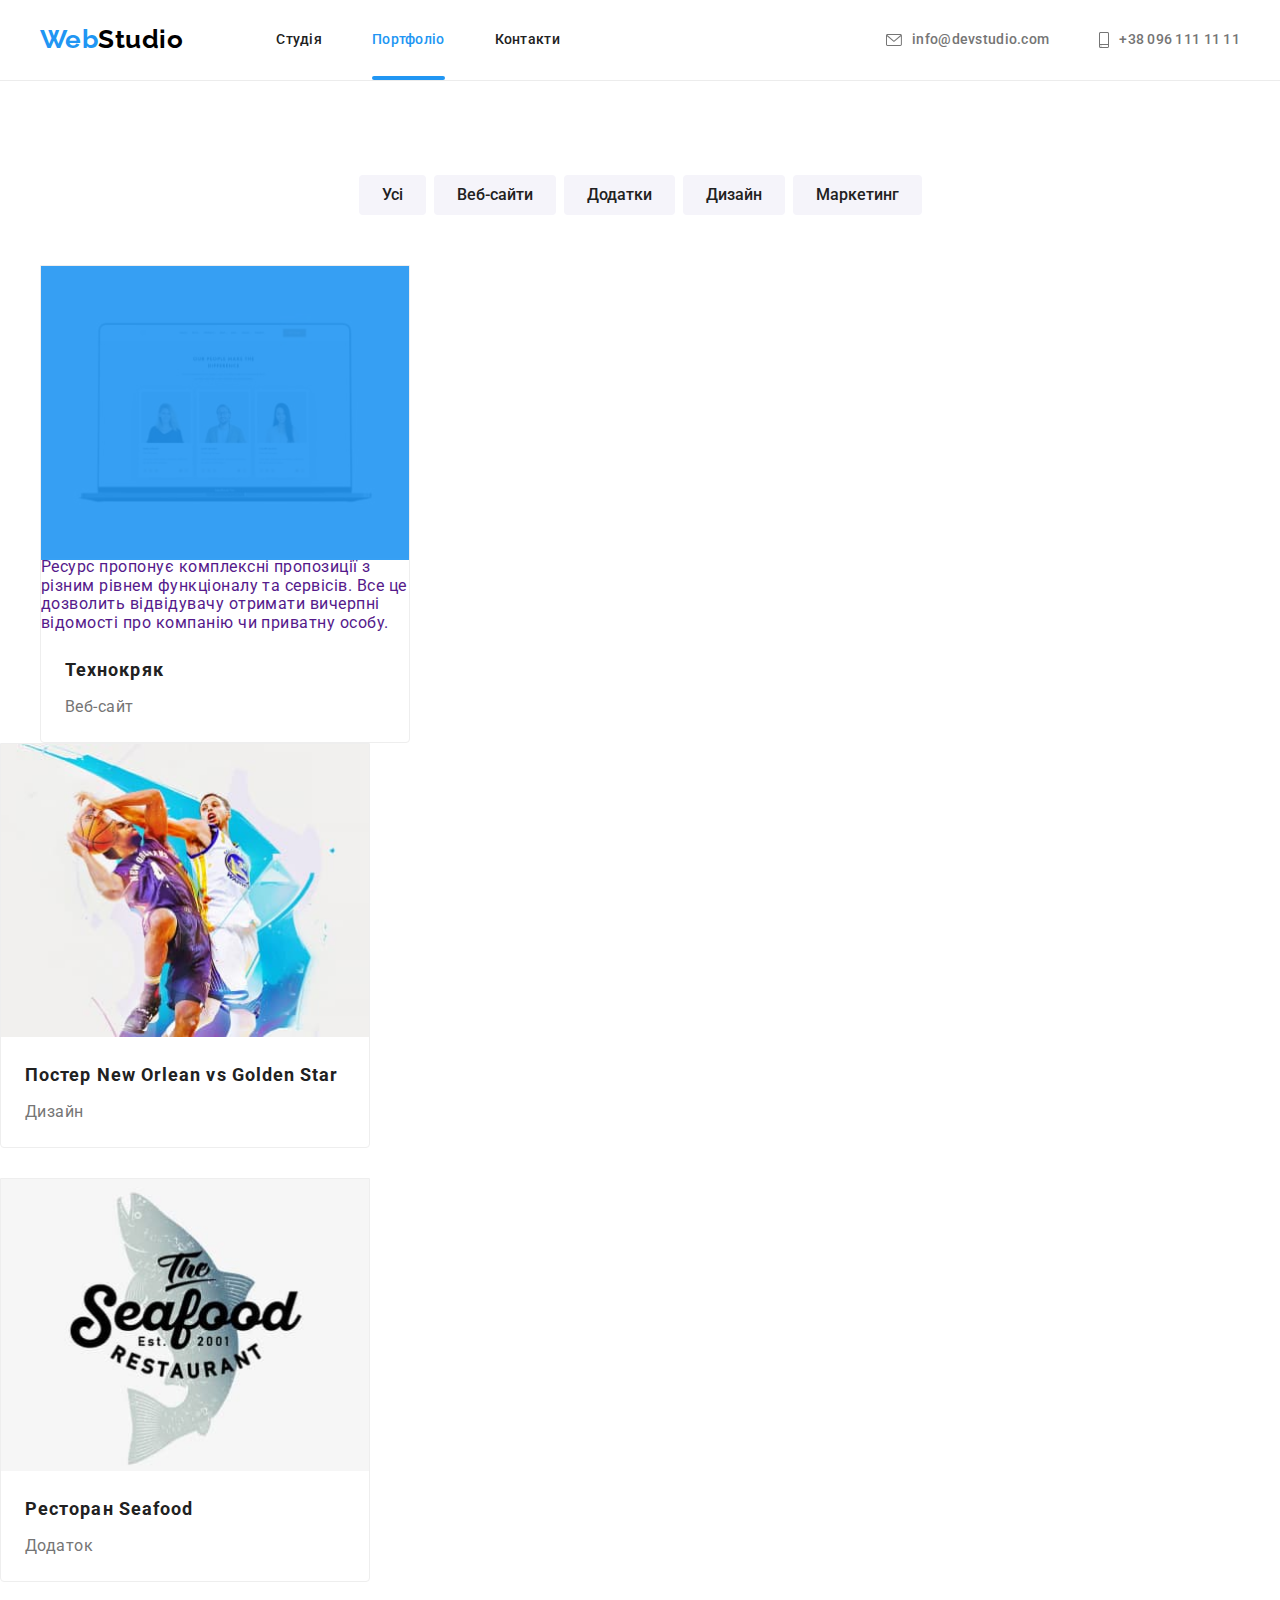
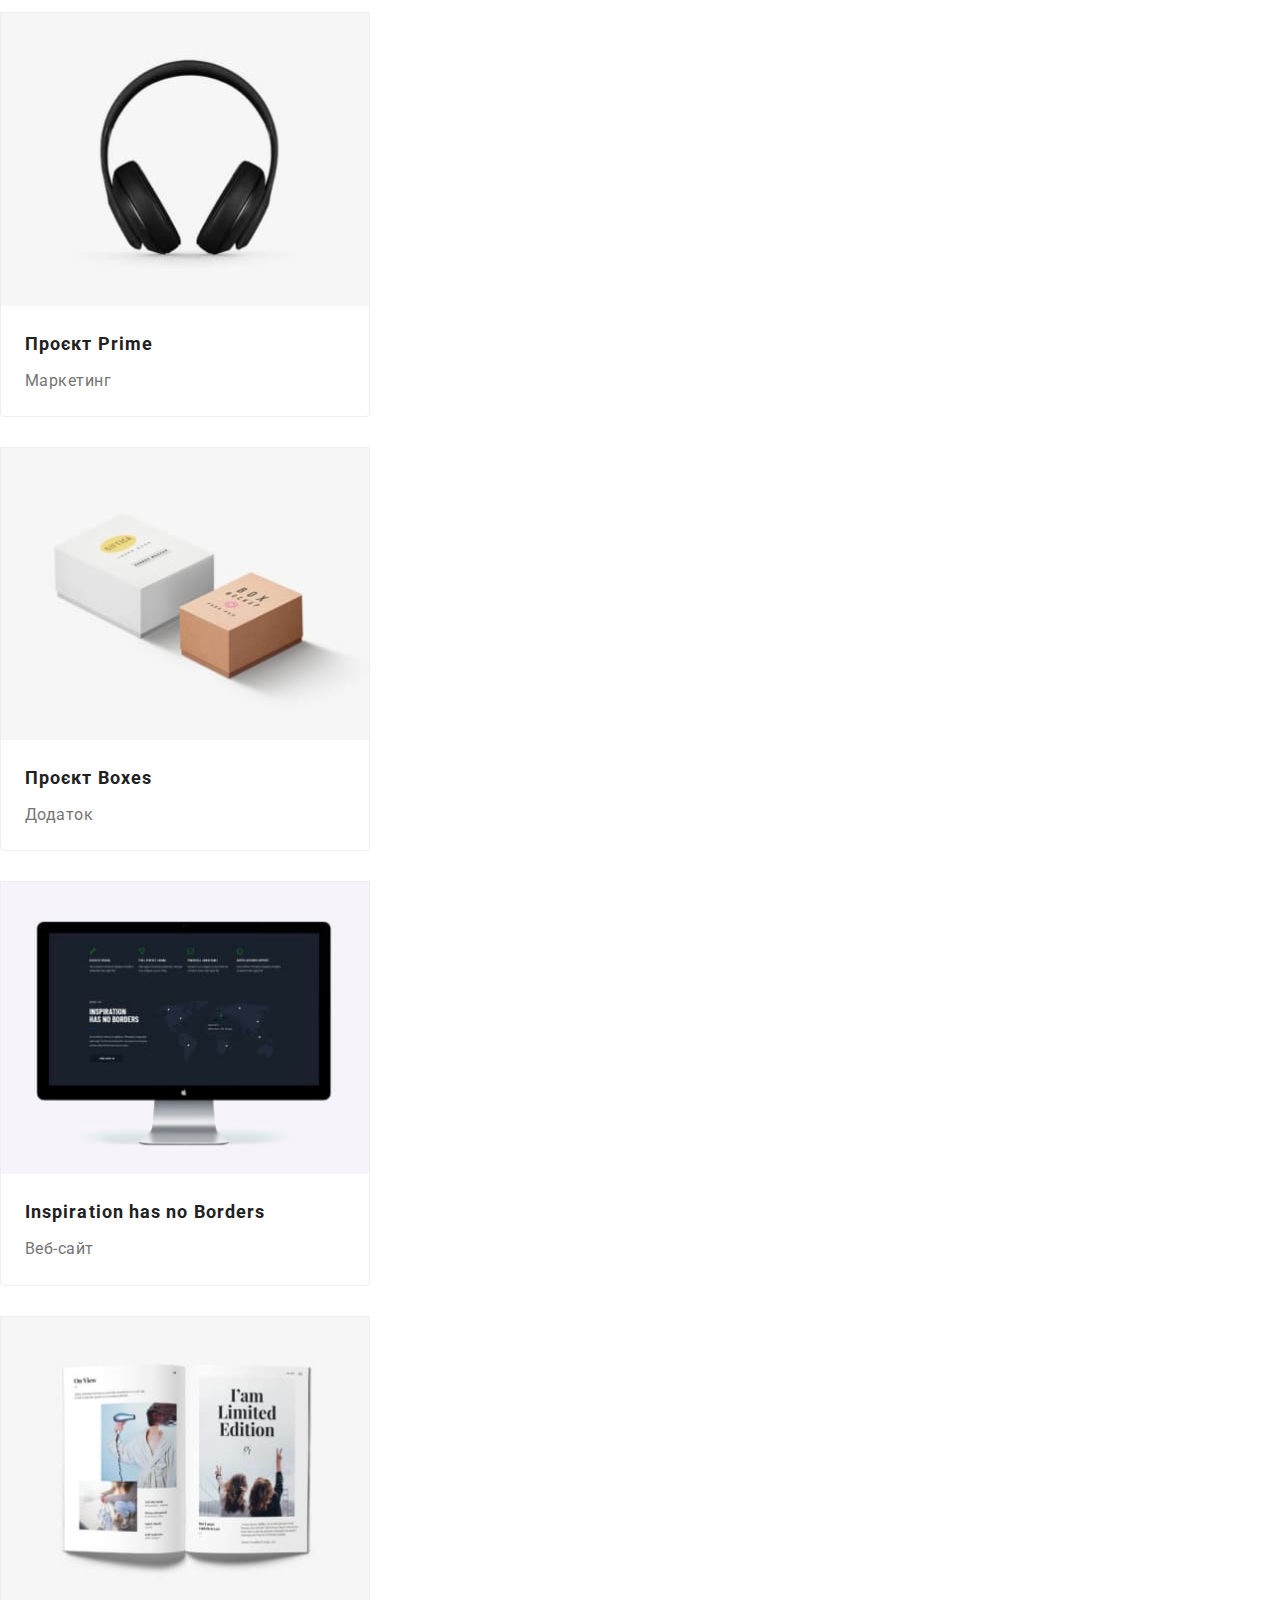
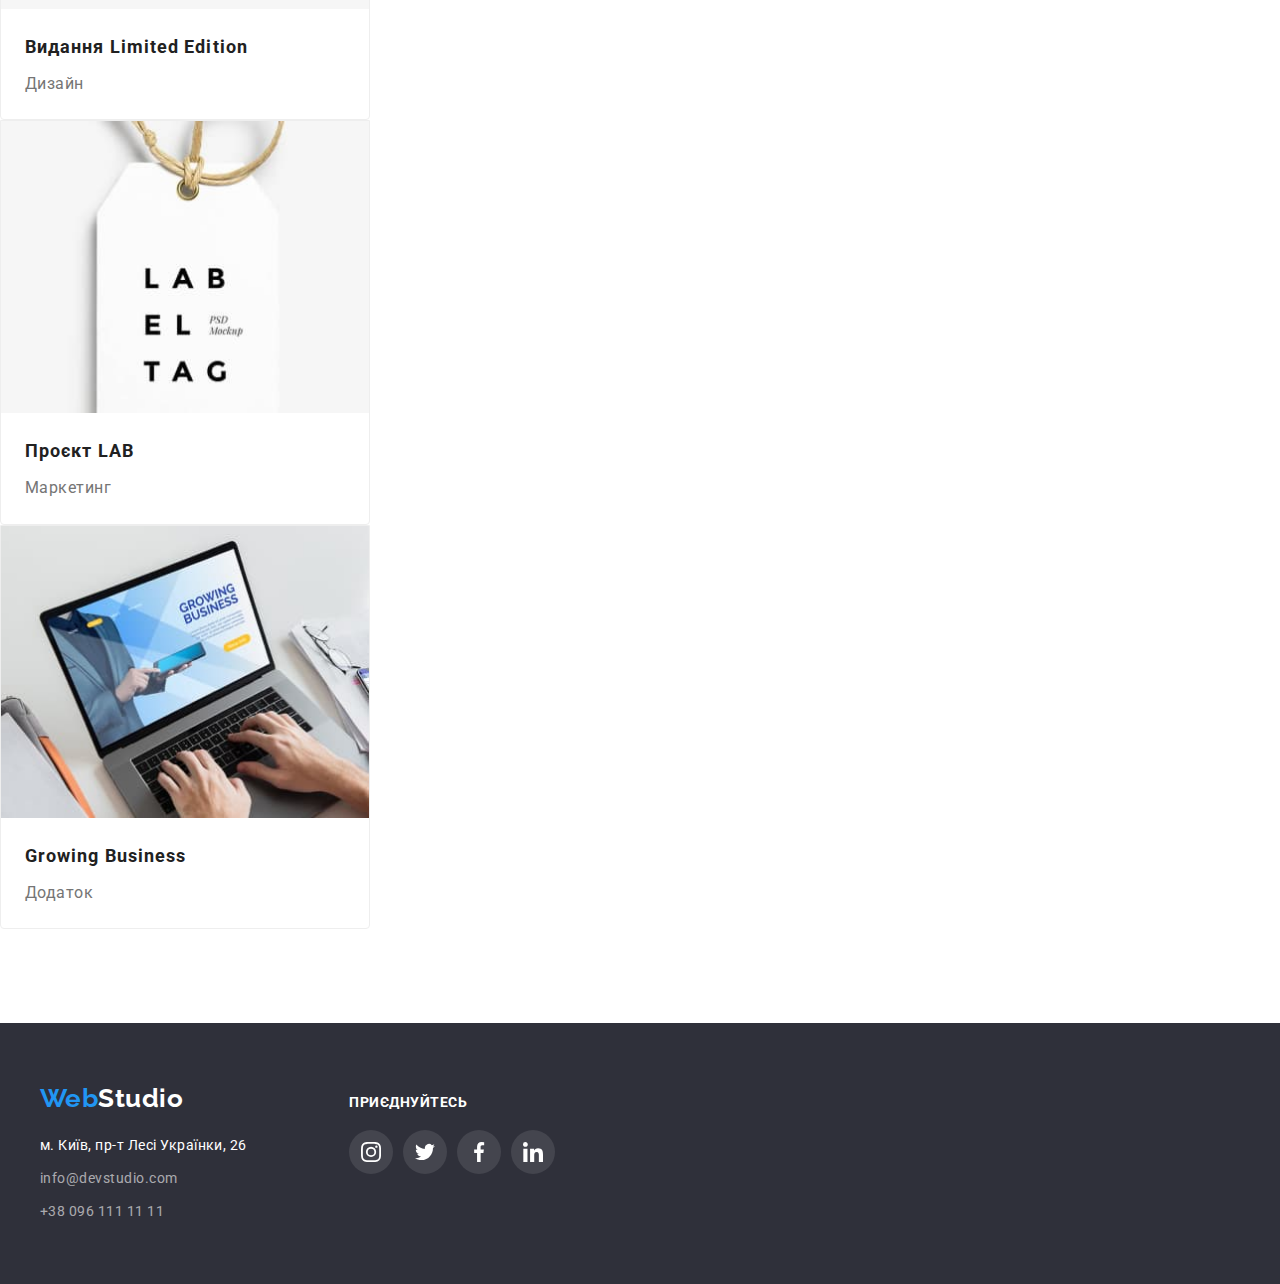
==== portfolio.html @ ad2ee67f "Дз 5" ====
<!DOCTYPE html>
<html lang="uk">

<head>
    <meta charset="UTF-8">
    <meta http-equiv="X-UA-Compatible" content="IE=edge">
    <meta name="viewport" content="width=device-width>, initial-scale=1.0">
    <title>Portfolio</title>
    <link href="https://fonts.googleapis.com/css2?family=Raleway:wght@700&family=Roboto:wght@400;500;700;900&display=swap"
        rel="stylesheet">
    <link rel="stylesheet" href="https://cdnjs.cloudflare.com/ajax/libs/modern-normalize/1.1.0/modern-normalize.min.css">
    <link rel="stylesheet" href="./css/styles.css">
</head>

<body>
    <header>
        <div class="container header-box">
            <nav class="nav">
                <a href="" class="logo">
                    <span class="logo-title">Web</span>Studio</a>
        
                <ul class="site-nav">
                    <li><a href="./index.html" class="link">Студія</a></li>
                    <li><a href="" class="link current">Портфоліо</a></li>
                    <li><a href="" class="link">Контакти</a></li>
                </ul>
            </nav>
        
            <ul class="contacts-header">
                <li><a href="mailto:info@devstudio.com" class="link">
                    <svg class="link-icon" width="16" height="12">
                        <use href="./images/icons.svg#icon-envelope"></use>
                    </svg>
                    info@devstudio.com</a></li>
                <li><a href="tel:+380961111111" class="link">
                    <svg class="link-icon" width="10" height="16">
                        <use href="./images/icons.svg#icon-smartphone"></use>
                    </svg>
                    +38 096 111 11 11</a></li>
            </ul>
        </div>
    </header>

    <main>
        <section class="portfolio">
            <div class="container">
                <h1 class="visually-hidden">Наші роботи</h1>
                <ul class="buttons-list">
                    <li><button type="button">Усі</button></li>
                    <li><button type="button">Веб-сайти</button></li>
                    <li><button type="button">Додатки</button></li>
                    <li><button type="button">Дизайн</button></li>
                    <li><button type="button">Маркетинг</button></li>
                </ul>

                <ul class="works-list">
                    <li class="card">
                        <div class="product-thumb">
                            <a href="">
                                    <img src="./images/technokriak.jpg" alt="Website technokriak" width="370" height="294">
                                    <div class="product-overlay"></div>
                                        <p class="overlay-text">Ресурс пропонує комплексні пропозиції з різним рівнем функціоналу та сервісів. Все це дозволить відвідувачу отримати
                                    вичерпні відомості про компанію чи приватну особу.</p>
                                    </div>
                                <div class="works-description">
                                    <h2>Технокряк</h2>
                                    <p class="works-text">Веб-сайт</p>
                                </div>
                            </a>
                        </div>
                    </li>
                    <li class="card">
                        <a href="">
                            <img src="./images/poster-new-orlean.jpg" alt="Poster New Orlean vs Golden Star" width="370" height="294">
                            <div class="works-description">
                                <h2>Постер New Orlean vs Golden Star</h2>
                                <p class="works-text">Дизайн</p>
                            </div>
                        </a>
                    </li>
                    <li class="card">
                        <a href="">
                            <img src="./images/seafood-restaurant.jpg" alt="Restaurant Seafood" width="370" height="294">
                            <div class="works-description">
                                <h2>Ресторан Seafood</h2>
                                <p class="works-text">Додаток</p>
                            </div>
                        </a>
                    </li>
                    <li class="card">
                        <a href="">
                            <img src="./images/earphones.jpg" alt="Earphones" width="370" height="294">
                            <div class="works-description">
                                <h2>Проєкт Prime</h2>
                                <p class="works-text">Маркетинг</p>
                            </div>
                        </a>
                    </li>
                    <li class="card">
                        <a href="">
                            <img src="./images/boxes.jpg" alt="Boxes" width="370" height="294">
                            <div class="works-description">
                                <h2>Проєкт Boxes</h2>
                                <p class="works-text">Додаток</p>
                            </div>
                        </a>
                    </li>
                    <li class="card">
                        <a href="">
                            <img src="./images/computer.jpg" alt="Computer" width="370" height="294">
                            <div class="works-description">
                                <h2>Inspiration has no Borders</h2>
                                <p class="works-text">Веб-сайт</p>
                            </div>
                        </a>
                    </li>
                    <li class="card">
                        <a href="">
                            <img src="./images/limited-edition.jpg" alt="Magazine limited edition" width="370" height="294">
                            <div class="works-description">
                                <h2>Видання Limited Edition</h2>
                                <p class="works-text">Дизайн</p>
                            </div>
                        </a>
                    </li>
                    <li class="card">
                        <a href="">
                            <img src="./images/label.jpg" alt="Label" width="370" height="294">
                            <div class="works-description">
                                <h2>Проєкт LAB</h2>
                                <p class="works-text">Маркетинг</p>
                            </div>
                        </a>
                    </li>
                    <li class="card">
                        <a href="">
                            <img src="./images/laptop.jpg" alt="Laptop" width="370" height="294">
                            <div class="works-description">
                                <h2>Growing Business</h2>
                                <p class="works-text">Додаток</p>
                            </div>
                        </a>
                    </li>
                </ul>
            </div>
        </section>
    </main>

    <footer>
        <div class="container footer-wrapper">
            <div class="address-box">
                <a href="" class="logo">
                    <span class="logo-title">Web</span><span class="logo-footer">Studio</span></a>
                <address>
                    <ul class="address-footer">
                        <li class="address">
                            <a href="https://goo.gl/maps/CPtrU1FHBa2aNyZL9" target="_blank"
                                rel="noopener noreferrer nofollow">м. Київ, пр-т Лесі
                                Українки, 26</a>
                        </li>
                        <li class="contacts-footer">
                            <a href="mailto:info@devstudio.com" class="link">info@devstudio.com</a>
                        </li>
                        <li class="contacts-footer">
                            <a href="tel:+380961111111" class="link">+38 096 111 11 11</a>
                        </li>
                    </ul>
                </address>
            </div>
            <div class="social-box">
                <span class="connect">приєднуйтесь</span>
                <ul class="footer-net-list">
                    <li class="footer-net-item">
                        <a href="" class="footer-net-link">
                            <svg class="footer-net-icon" width="20" height="20">
                                <use href="./images/icons.svg#icon-instagram"></use>
                            </svg>
                        </a>
                    </li>
                    <li class="footer-net-item">
                        <a href="" class="footer-net-link">
                            <svg class="footer-net-icon" width="20" height="20">
                                <use href="./images/icons.svg#icon-twitter"></use>
                            </svg>
                        </a>
                    </li>
                    <li class="footer-net-item">
                        <a href="" class="footer-net-link">
                            <svg class="footer-net-icon" width="20" height="20">
                                <use href="./images/icons.svg#icon-facebook"></use>
                            </svg>
                        </a>
                    </li>
                    <li class="footer-net-item">
                        <a href="" class="footer-net-link">
                            <svg class="footer-net-icon" width="20" height="20">
                                <use href="./images/icons.svg#icon-linkedin"></use>
                            </svg>
                        </a>
                    </li>
                </ul>
            </div>
        </div>
    </footer>
</body>  
</html>
---- css/styles.css ----
:root {
    --primary-text-color: #757575;
    --title-text-color: #212121;
    --accent-color: #2196F3;
    --primary-bg-color: #F5F5F5;
    --secondary-bg-color: #F5F4FA;
    --hero-footer-bg-color: #2F303A;
    --contacts-footer-color: rgba(255, 255, 255, 0.6);
    --header-bg-color: #fff;
    --logo-color: #000;
}

body {
    color: var(--primary-text-color);
    font-family: Roboto, sans-serif;
    letter-spacing: 0.03em;
}

h1,
h2,
h3,
h4,
p,
ul {
    padding: 0;
    margin: 0;
}

header {
    background-color: var(--header-bg-color);
    border-bottom: 1px solid #ECECEC;
}

.container {
    width: 1230px;
    padding-left: 15px;
    padding-right: 15px;
    margin-left: auto;
    margin-right: auto;
}

.header-box {
    display: flex;
    justify-content: space-between;
}

.nav {
    display: flex;
}

.logo {
    display: block;
    padding-top: 24px;
    padding-bottom: 25px;
    margin-right: 93px;

    color: var(--logo-color);
    font-family: Raleway, sans-serif;
    font-weight: 700;
    font-size: 26px;
    line-height: 1.19;
}

.site-nav {
    display: flex;
}

.site-nav li:not(:last-child) {
    margin-right: 50px;
}

.contacts-header {
    display: flex;
}

.contacts-header li:not(:last-child) {
    margin-right: 50px;
}

.logo .logo-title {
    color: var(--accent-color);
}

.logo .logo-footer {
    color: var(--header-bg-color);
}

ul {
    list-style: none;
}

.site-nav a {
    display: block;
    padding-top: 32px;
    padding-bottom: 32px;

    color: var(--title-text-color);
    font-weight: 500;
    font-size: 14px;
    line-height: 1.14;
    letter-spacing: 0.02em;
}

.site-nav .link:hover,
.site-nav .link:focus,
.contacts-header .link:hover,
.contacts-header .link:focus,
.contacts-footer .link:hover,
.contacts-footer .link:focus {
    color: var(--accent-color);
}

.site-nav .link.current {
    color: var(--accent-color);
}

.link.current {
    position: relative;
}

.link.current::after {
    position: absolute;
    content: "";
    bottom: 0;
    left: 0;
    height: 4px;
    width: 100%;
    background-color: var(--accent-color);
    border-radius: 2px;
}

.contacts-footer .link {
    color: var(--contacts-footer-color);
    font-size: 14px;
    line-height: 1.71;
}

.contacts-header a {
    display: flex;
    align-items: center;
    padding-top: 32px;
    padding-bottom: 32px;

    color: var(--primary-text-color);
    font-weight: 500;
    font-size: 14px;
    line-height: 1.14;
    letter-spacing: 0.02em;
}

.link-icon {
    margin-right: 10px;
    fill: var(--primary-text-color);
}

.link:hover .link-icon {
    fill: var(--accent-color);
}

.link:focus .link-icon {
    fill: var(--accent-color);
}

.overlay {
    max-width: 1600px;
    height: 600px;
    padding-top: 200px;
    padding-bottom: 200px;
    margin-left: auto;
    margin-right: auto;
    background-color: #C4C4C4;
    background-image: linear-gradient(
            rgba(47, 48, 58, 0.4),
            rgba(47, 48, 58, 0.4)
            ),
            url("../images/hero.jpg");

    background-repeat: no-repeat;
    background-position: center;
    background-size: cover;
}

.hero-title {
    width: 696px;
    justify-content: center;
    margin-left: auto;
    margin-right: auto;
    margin-bottom: 30px;

    color: var(--header-bg-color);
    font-weight: 900;
    font-size: 44px;
    line-height: 1.36;
    text-align: center;
    letter-spacing: 0.06em;
    text-transform: uppercase;
}

footer {
    background-color: var(--hero-footer-bg-color);
}

.hero-button {
    display: block;
    min-width: 216px;
    padding: 10px 32px;
    border-radius: 4px;
    border: 1px solid transparent;
    margin: auto;

    color: var(--header-bg-color);
    background-color: var(--accent-color);
    font-weight: 700;
    font-size: 16px;
    line-height: 1.88;
    align-items: center;
    text-align: center;
    letter-spacing: 0.06em;
    cursor: pointer;
}

h2,
h3 {
    color: var(--title-text-color);
}

.section-advantages ul {
    display: flex;
}

.section-advantages {
    padding-top: 94px;
    padding-bottom: 94px;
    background-color: var(--header-bg-color);
}

.advantages-item {
    width: 270px;
}

.section-advantages li:not(:last-child) {
    margin-right: 30px;
}

.advantages-icon {
    display: flex;
    justify-content: center;
    align-items: center;
    width: 100%;
    height: 120px;
    margin-bottom: 30px;
    border-radius: 4px;
    background-color: var(--secondary-bg-color);
}

.section-advantages h3 {
    margin-bottom: 10px;

    font-weight: 700;
    font-size: 14px;
    line-height: 1.14;
    text-transform: uppercase;
}

.section-advantages p {
    font-size: 14px;
    line-height: 1.71;
}

.visually-hidden {
    position: absolute;
    white-space: nowrap;
    width: 1px;
    height: 1px;
    overflow: hidden;
    border: 0;
    padding: 0;
    clip: rect(0 0 0 0);
    clip-path: inset(50%);
    margin: -1px;
}

img {
    display: block;
    max-width: 100%;
    height: auto;
}

.section-work ul {
    display: flex;
}

.section-work h2,
.staff-section h2,
.section-clients h2 {
    margin-bottom: 50px;

    font-weight: 700;
    font-size: 36px;
    line-height: 1.17;
    text-align: center;
}

.section-work li:not(:last-child) {
    margin-right: 30px;
}

.section-work,
.staff-section {
    padding-bottom: 94px;
}

.section-work {
    background-color: var(--header-bg-color);
}

.work-item {
    position: relative;
}

.work-title {
    position: absolute;
    content: "";
    bottom: 0;
    left: 0;
    padding-top: 27px;
    height: 70px;
    width: 100%;
    background: rgba(47, 48, 58, 0.8);
    color: var(--header-bg-color);
    text-transform: uppercase;
    text-align: center;
    font-size: 14px;
}

.staff-section {
    padding-top: 94px;
    padding-bottom: 94px;
    background-color: var(--secondary-bg-color);
}

.staff-list {
    display: flex;
    gap: 30px;
}

.card-description {
    padding-top: 30px;
    padding-bottom: 30px;
}

.staff-section h3 {
    margin-bottom: 10px;

    font-weight: 500;
    font-size: 16px;
    line-height: 1.19;
    text-align: center;
}

.staff-section p {
    margin-bottom: 16px;
    font-size: 16px;
    line-height: 1.19;
    text-align: center;
}

.net-list {
    display: flex;
    justify-content: center;
    margin-right: 0;
    gap: 10px;
}

.net-link {
    width: 44px;
    height: 44px;
    display: flex;
    align-items: center;
    justify-content: center;
    border-radius: 50%;
    background-color: var(--header-bg-color);
}

.net-icon {
    fill: #AFB1B8;
}

.net-link:hover,
.net-link:focus {
    background-color: var(--accent-color);
}

.net-link:hover .net-icon {
    fill: var(--header-bg-color);
}

.net-link:focus .net-icon {
    fill: var(--header-bg-color);
}

.section-clients {
    padding-top: 94px;
    padding-bottom: 94px;
}

.clients-list {
    display: flex;
    justify-content: center;
    gap: 30px;
}

.clients-item {
    width: 170px;
    height: 92px;
}

.clients-link {
    width: 100%;
    height: 100%;
    border: 1px solid #AFB1B8;
    display: flex;
    align-items: center;
    justify-content: center;
    border-radius: 4px;
}

.clients-icon {
    fill: #AFB1B8;
}

.clients-link:hover,
.clients-link:focus {
    border: 1px solid var(--accent-color);
}

.clients-link:hover .clients-icon {
    fill: var(--accent-color);
}

.clients-link:focus .clients-icon {
    fill: var(--accent-color);
}

.footer-wrapper {
    display: flex;
    gap: 73px;
    align-items: baseline;
}

footer {
    padding-top: 60px;
    padding-bottom: 60px;
}

footer a.logo {
    margin-bottom: 20px;
    padding: 0;
}

.address-footer li:not(:last-child) {
    margin-bottom: 9px;
}

.connect {
    display: block;
    display: flex;
    justify-content: flex-start;
    align-items: center;
    margin-bottom: 20px;
    font-weight: 700;
    font-size: 14px;
    line-height: 16px;
    text-transform: uppercase;
    color: var(--header-bg-color);
}

.footer-net-list {
    display: flex;
    justify-content: center;
    margin-right: 0;
    gap: 10px;
}

.footer-net-link {
    width: 44px;
    height: 44px;
    display: flex;
    align-items: center;
    justify-content: center;
    border-radius: 50%;
    background-color: rgba(255, 255, 255, 0.1);
}

.footer-net-icon {
    fill: var(--header-bg-color);
}

.footer-net-link:hover,
.footer-net-link:focus {
    background-color: var(--accent-color);
}

.card {
    border-radius: 0px 0px 4px 4px;
    background-color: var(--header-bg-color);
    box-shadow: 0px 1px 3px rgba(0, 0, 0, 0.12), 0px 1px 1px rgba(0, 0, 0, 0.14), 0px 2px 1px rgba(0, 0, 0, 0.2);
}

.portfolio {
    padding-top: 94px;
    padding-bottom: 94px;
    
    background-color: var(--header-bg-color);
}

button {
    display: block;
    border-radius: 4px;
    border: 1px solid transparent;
    padding: 6px 22px;

    color: var(--title-text-color);
    background-color: var(--secondary-bg-color);
    font-family: inherit;
    font-weight: 500;
    font-size: 16px;
    line-height: 1.63;
    text-align: center;
    cursor: pointer;
}

button:hover,
button:focus {
    color: var(--header-bg-color);
    background-color: var(--accent-color);
    box-shadow: 0px 3px 1px rgba(0, 0, 0, 0.1), 0px 1px 2px rgba(0, 0, 0, 0.08), 0px 2px 2px rgba(0, 0, 0, 0.12);
}

.buttons-list {
    display: flex;
    justify-content: center;
    margin-bottom: 50px;
}

.buttons-list li:not(:last-child) {
    margin-right: 8px;
}

.works-list {
    display: flex;
    flex-wrap: wrap;
}

.portfolio .card {
    width: 370px;
    margin-right: 30px;
    margin-bottom: 30px;
    border: 1px solid #EEEEEE;
    box-shadow: none;
}

.product-thumb {
    position: relative;
    overflow: hidden;
}

.product-overlay {
    position: absolute;
    content: "";
    top: 0;
    left: 0;
    width: 370px;
    height: 294px;
    background-color: rgba(33, 150, 243, 0.9);
    font-size: 18px;
    line-height: 1.56;
    color: var(--header-bg-color);
}

.portfolio .card:hover {
    box-shadow: 0px 1px 1px rgba(0, 0, 0, 0.12), 0px 4px 4px rgba(0, 0, 0, 0.06), 1px 4px 6px rgba(0, 0, 0, 0.16);
}

.portfolio .card:nth-child(3n) {
    margin-right: 0;
}

.portfolio .card:nth-last-child(-n + 3) {
    margin-bottom: 0;
}

.works-description {
    padding: 20px 24px;
}

.portfolio h2 {
    margin-bottom: 4px;

    font-weight: 700;
    font-size: 18px;
    line-height: 2;
    letter-spacing: 0.06em;
}

.works-text {
    color: var(--primary-text-color);
    font-size: 16px;
    line-height: 1.88;
}

address {
    font-style: normal;
}

.address a {
    color: var(--header-bg-color);
    font-size: 14px;
    line-height: 1.71;
}

a {
    text-decoration: none;
}
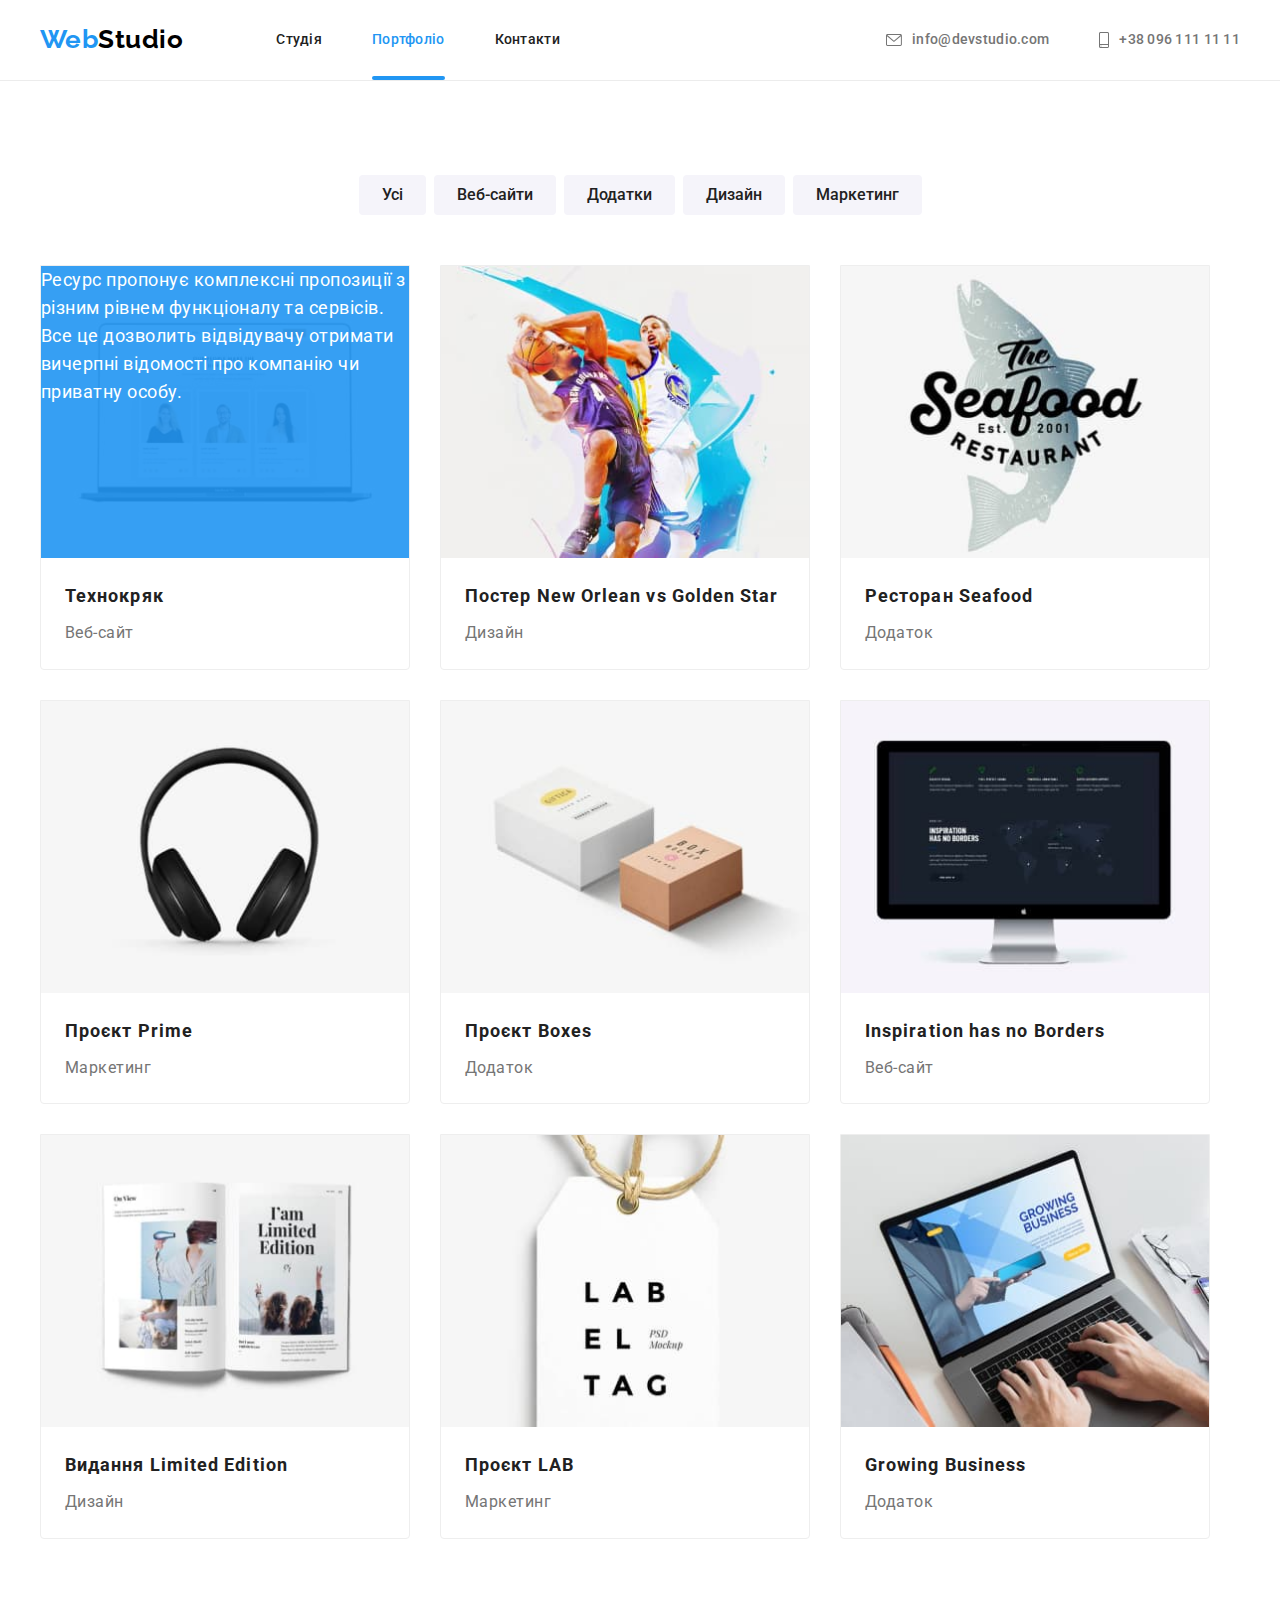
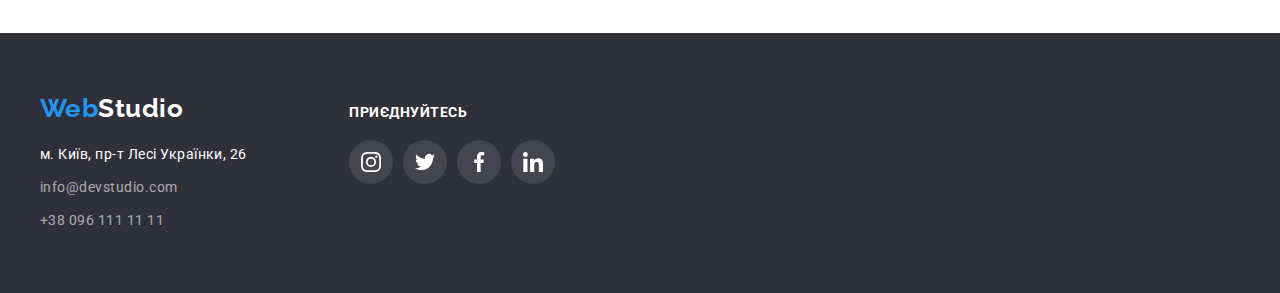
==== commit 732590ae: "Дз 5" ====
--- a/portfolio.html
+++ b/portfolio.html
@@ -55,19 +55,19 @@
 
                 <ul class="works-list">
                     <li class="card">
-                        <div class="product-thumb">
-                            <a href="">
+                            <a href="" class="card-link">
+                                <div class="product-thumb">
                                     <img src="./images/technokriak.jpg" alt="Website technokriak" width="370" height="294">
-                                    <div class="product-overlay"></div>
+                                    <div class="product-overlay">
                                         <p class="overlay-text">Ресурс пропонує комплексні пропозиції з різним рівнем функціоналу та сервісів. Все це дозволить відвідувачу отримати
                                     вичерпні відомості про компанію чи приватну особу.</p>
                                     </div>
+                                </div>
                                 <div class="works-description">
                                     <h2>Технокряк</h2>
                                     <p class="works-text">Веб-сайт</p>
                                 </div>
                             </a>
-                        </div>
                     </li>
                     <li class="card">
                         <a href="">
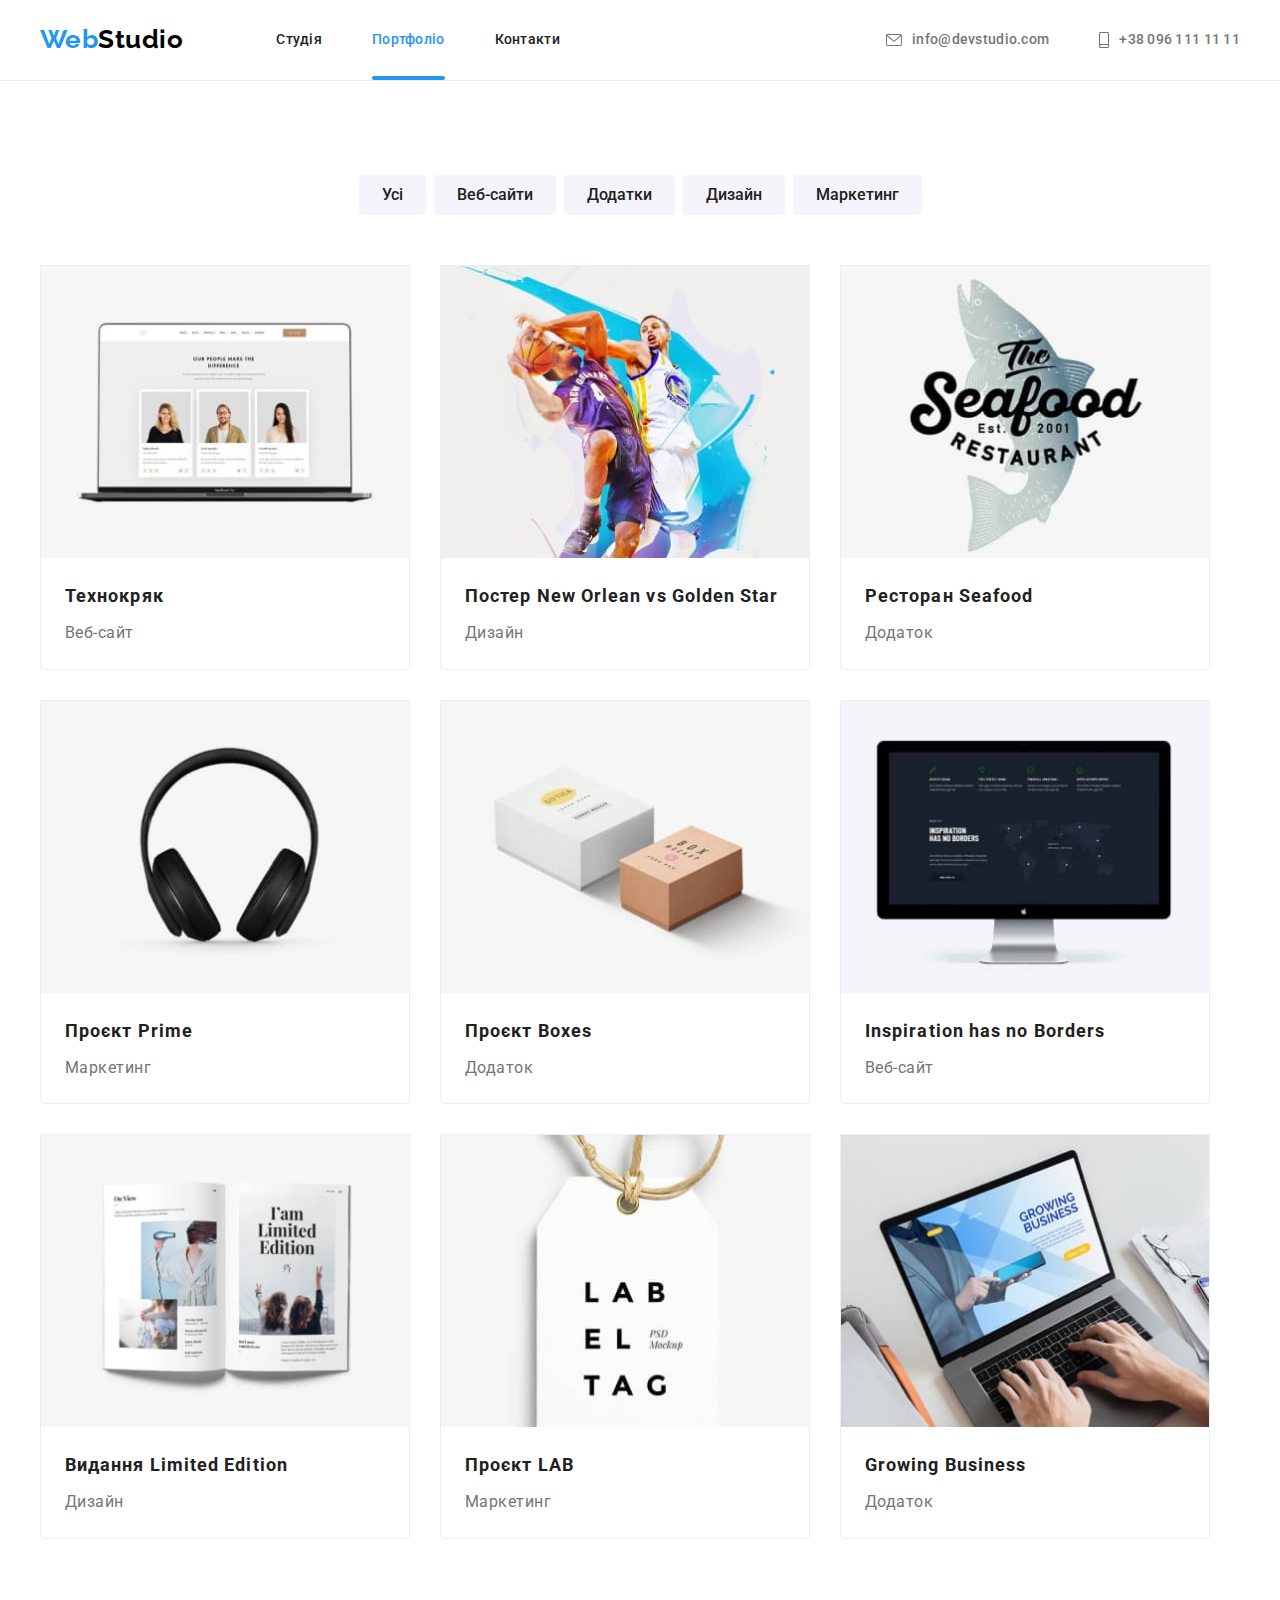
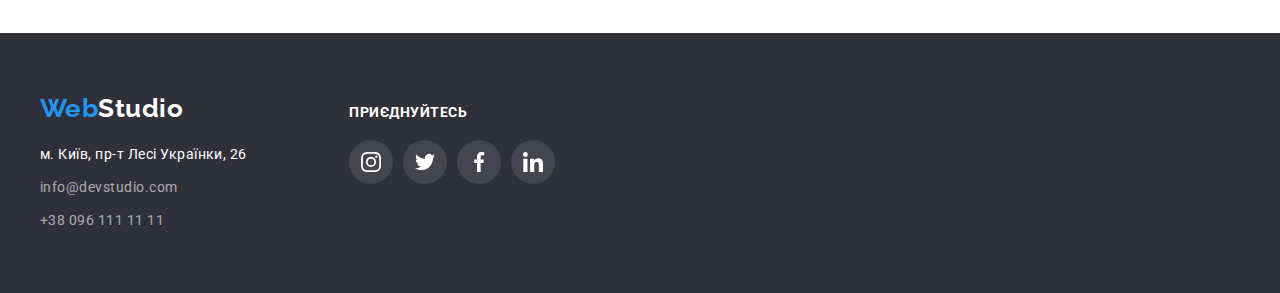
==== commit 2304a84e: "Дз 5" ====
--- a/portfolio.html
+++ b/portfolio.html
@@ -59,8 +59,7 @@
                                 <div class="product-thumb">
                                     <img src="./images/technokriak.jpg" alt="Website technokriak" width="370" height="294">
                                     <div class="product-overlay">
-                                        <p class="overlay-text">Ресурс пропонує комплексні пропозиції з різним рівнем функціоналу та сервісів. Все це дозволить відвідувачу отримати
-                                    вичерпні відомості про компанію чи приватну особу.</p>
+                                        <p>Ресурс пропонує комплексні пропозиції з різним рівнем функціоналу та сервісів. Все це дозволить відвідувачу отримати вичерпні відомості про компанію чи приватну особу.</p>
                                     </div>
                                 </div>
                                 <div class="works-description">
@@ -70,8 +69,13 @@
                             </a>
                     </li>
                     <li class="card">
-                        <a href="">
-                            <img src="./images/poster-new-orlean.jpg" alt="Poster New Orlean vs Golden Star" width="370" height="294">
+                        <a href="" class="card-link">
+                            <div class="product-thumb">
+                                <img src="./images/poster-new-orlean.jpg" alt="Poster New Orlean vs Golden Star" width="370" height="294">
+                                <div class="product-overlay">
+                                    <p>Ресурс пропонує комплексні пропозиції з різним рівнем функціоналу та сервісів. Все це дозволить відвідувачу отримати вичерпні відомості про компанію чи приватну особу.</p>
+                                </div>
+                            </div>
                             <div class="works-description">
                                 <h2>Постер New Orlean vs Golden Star</h2>
                                 <p class="works-text">Дизайн</p>
@@ -79,8 +83,14 @@
                         </a>
                     </li>
                     <li class="card">
-                        <a href="">
-                            <img src="./images/seafood-restaurant.jpg" alt="Restaurant Seafood" width="370" height="294">
+                        <a href="" class="card-link">
+                            <div class="product-thumb">
+                                <img src="./images/seafood-restaurant.jpg" alt="Restaurant Seafood" width="370" height="294">
+                                <div class="product-overlay">
+                                    <p>Ресурс пропонує комплексні пропозиції з різним рівнем функціоналу та сервісів. Все це дозволить відвідувачу
+                                        отримати вичерпні відомості про компанію чи приватну особу.</p>
+                                </div>
+                            </div>
                             <div class="works-description">
                                 <h2>Ресторан Seafood</h2>
                                 <p class="works-text">Додаток</p>
@@ -88,8 +98,14 @@
                         </a>
                     </li>
                     <li class="card">
-                        <a href="">
-                            <img src="./images/earphones.jpg" alt="Earphones" width="370" height="294">
+                        <a href="" class="card-link">
+                            <div class="product-thumb">
+                                <img src="./images/earphones.jpg" alt="Earphones" width="370" height="294">
+                                <div class="product-overlay">
+                                    <p>Ресурс пропонує комплексні пропозиції з різним рівнем функціоналу та сервісів. Все це дозволить відвідувачу
+                                        отримати вичерпні відомості про компанію чи приватну особу.</p>
+                                </div>
+                            </div>
                             <div class="works-description">
                                 <h2>Проєкт Prime</h2>
                                 <p class="works-text">Маркетинг</p>
@@ -97,8 +113,14 @@
                         </a>
                     </li>
                     <li class="card">
-                        <a href="">
-                            <img src="./images/boxes.jpg" alt="Boxes" width="370" height="294">
+                        <a href="" class="card-link">
+                            <div class="product-thumb">
+                                <img src="./images/boxes.jpg" alt="Boxes" width="370" height="294">
+                                <div class="product-overlay">
+                                    <p>Ресурс пропонує комплексні пропозиції з різним рівнем функціоналу та сервісів. Все це дозволить відвідувачу
+                                        отримати вичерпні відомості про компанію чи приватну особу.</p>
+                                </div>
+                            </div>
                             <div class="works-description">
                                 <h2>Проєкт Boxes</h2>
                                 <p class="works-text">Додаток</p>
@@ -106,8 +128,14 @@
                         </a>
                     </li>
                     <li class="card">
-                        <a href="">
-                            <img src="./images/computer.jpg" alt="Computer" width="370" height="294">
+                        <a href="" class="card-link">
+                            <div class="product-thumb">
+                                <img src="./images/computer.jpg" alt="Computer" width="370" height="294">
+                                <div class="product-overlay">
+                                    <p>Ресурс пропонує комплексні пропозиції з різним рівнем функціоналу та сервісів. Все це дозволить відвідувачу
+                                        отримати вичерпні відомості про компанію чи приватну особу.</p>
+                                </div>
+                            </div>
                             <div class="works-description">
                                 <h2>Inspiration has no Borders</h2>
                                 <p class="works-text">Веб-сайт</p>
@@ -115,8 +143,14 @@
                         </a>
                     </li>
                     <li class="card">
-                        <a href="">
-                            <img src="./images/limited-edition.jpg" alt="Magazine limited edition" width="370" height="294">
+                        <a href="" class="card-link">
+                            <div class="product-thumb">
+                                <img src="./images/limited-edition.jpg" alt="Magazine limited edition" width="370" height="294">
+                                <div class="product-overlay">
+                                    <p>Ресурс пропонує комплексні пропозиції з різним рівнем функціоналу та сервісів. Все це дозволить відвідувачу
+                                        отримати вичерпні відомості про компанію чи приватну особу.</p>
+                                </div>
+                            </div>
                             <div class="works-description">
                                 <h2>Видання Limited Edition</h2>
                                 <p class="works-text">Дизайн</p>
@@ -124,8 +158,14 @@
                         </a>
                     </li>
                     <li class="card">
-                        <a href="">
-                            <img src="./images/label.jpg" alt="Label" width="370" height="294">
+                        <a href="" class="card-link">
+                            <div class="product-thumb">
+                                <img src="./images/label.jpg" alt="Label" width="370" height="294">
+                                <div class="product-overlay">
+                                    <p>Ресурс пропонує комплексні пропозиції з різним рівнем функціоналу та сервісів. Все це дозволить відвідувачу
+                                        отримати вичерпні відомості про компанію чи приватну особу.</p>
+                                </div>
+                            </div>
                             <div class="works-description">
                                 <h2>Проєкт LAB</h2>
                                 <p class="works-text">Маркетинг</p>
@@ -133,8 +173,14 @@
                         </a>
                     </li>
                     <li class="card">
-                        <a href="">
-                            <img src="./images/laptop.jpg" alt="Laptop" width="370" height="294">
+                        <a href="" class="card-link">
+                            <div class="product-thumb">
+                                <img src="./images/laptop.jpg" alt="Laptop" width="370" height="294">
+                                <div class="product-overlay">
+                                    <p>Ресурс пропонує комплексні пропозиції з різним рівнем функціоналу та сервісів. Все це дозволить відвідувачу
+                                        отримати вичерпні відомості про компанію чи приватну особу.</p>
+                                </div>
+                            </div>
                             <div class="works-description">
                                 <h2>Growing Business</h2>
                                 <p class="works-text">Додаток</p>
--- a/css/styles.css
+++ b/css/styles.css
@@ -101,6 +101,12 @@
     letter-spacing: 0.02em;
 }
 
+.site-nav .link,
+.contacts-header .link,
+.contacts-footer .link {
+    transition: color 250ms cubic-bezier(0.4, 0, 0.2, 1);
+}
+
 .site-nav .link:hover,
 .site-nav .link:focus,
 .contacts-header .link:hover,
@@ -151,6 +157,7 @@
 .link-icon {
     margin-right: 10px;
     fill: var(--primary-text-color);
+    transition: fill 250ms cubic-bezier(0.4, 0, 0.2, 1);
 }
 
 .link:hover .link-icon {
@@ -380,10 +387,12 @@
     justify-content: center;
     border-radius: 50%;
     background-color: var(--header-bg-color);
+    transition: background-color 250ms cubic-bezier(0.4, 0, 0.2, 1);
 }
 
 .net-icon {
     fill: #AFB1B8;
+    transition: fill 250ms cubic-bezier(0.4, 0, 0.2, 1);
 }
 
 .net-link:hover,
@@ -423,10 +432,12 @@
     align-items: center;
     justify-content: center;
     border-radius: 4px;
+    transition: border-color 250ms cubic-bezier(0.4, 0, 0.2, 1);
 }
 
 .clients-icon {
     fill: #AFB1B8;
+    transition: fill 250ms cubic-bezier(0.4, 0, 0.2, 1);
 }
 
 .clients-link:hover,
@@ -490,6 +501,7 @@
     justify-content: center;
     border-radius: 50%;
     background-color: rgba(255, 255, 255, 0.1);
+    transition: background-color 250ms cubic-bezier(0.4, 0, 0.2, 1);
 }
 
 .footer-net-icon {
@@ -510,7 +522,6 @@
 .portfolio {
     padding-top: 94px;
     padding-bottom: 94px;
-    
     background-color: var(--header-bg-color);
 }
 
@@ -528,6 +539,7 @@
     line-height: 1.63;
     text-align: center;
     cursor: pointer;
+    transition: color 250ms cubic-bezier(0.4, 0, 0.2, 1), background-color 250ms cubic-bezier(0.4, 0, 0.2, 1), box-shadow 250ms cubic-bezier(0.4, 0, 0.2, 1);
 }
 
 button:hover,
@@ -558,6 +570,7 @@
     margin-bottom: 30px;
     border: 1px solid #EEEEEE;
     box-shadow: none;
+    transition: box-shadow 250ms cubic-bezier(0.4, 0, 0.2, 1);
 }
 
 .product-thumb {
@@ -567,15 +580,25 @@
 
 .product-overlay {
     position: absolute;
-    content: "";
     top: 0;
     left: 0;
     width: 370px;
     height: 294px;
+    padding: 63px 24px;
     background-color: rgba(33, 150, 243, 0.9);
     font-size: 18px;
     line-height: 1.56;
     color: var(--header-bg-color);
+    transform: translateY(100%);
+    transition: transform 250ms cubic-bezier(0.4, 0, 0.2, 1);
+}
+
+.card-link:hover .product-overlay {
+    transform: translateY(0);
+}
+
+.card-link:focus .product-overlay {
+    transform: translateY(0);
 }
 
 .portfolio .card:hover {
@@ -621,4 +644,57 @@
 
 a {
     text-decoration: none;
+}
+
+.backdrop {
+    position: fixed;
+    top: 0;
+    left: 0;
+    width: 100%;
+    height: 100%;
+    background-color: rgba(0, 0, 0, 0.2);
+    opacity: 1;
+    transition: opacity 250ms cubic-bezier(0.4, 0, 0.2, 1);
+}
+
+.backdrop.is-hidden {
+    opacity: 0;
+    pointer-events: none;
+}
+
+.backdrop.is-hidden .modal {
+    transform: translate(-50%, -50%) scale(0.9);
+}
+
+.modal {
+    position: absolute;
+    top: 50%;
+    left: 50%;
+    transform: translate(-50%, -50%) scale(1);;
+    min-height: 581px;
+    min-width: 528px;
+    background-color: var(--header-bg-color);
+    transition: transform 250ms cubic-bezier(0.4, 0, 0.2, 1);
+}
+
+.modal-button {
+    position: absolute;
+    display: flex;
+    top: 8px;
+    right: 8px;
+    width: 30px;
+    height: 30px;
+    padding: 9px 10px;
+    border-radius: 50%;
+    border: 1px solid rgba(0, 0, 0, 0.1);
+    background-color: var(--header-bg-color);
+}
+
+.modal-button:hover {
+    background-color: var(--header-bg-color);
+    box-shadow: none;
+}
+
+.icon-modal-button {
+    fill: var(--logo-color);
 }